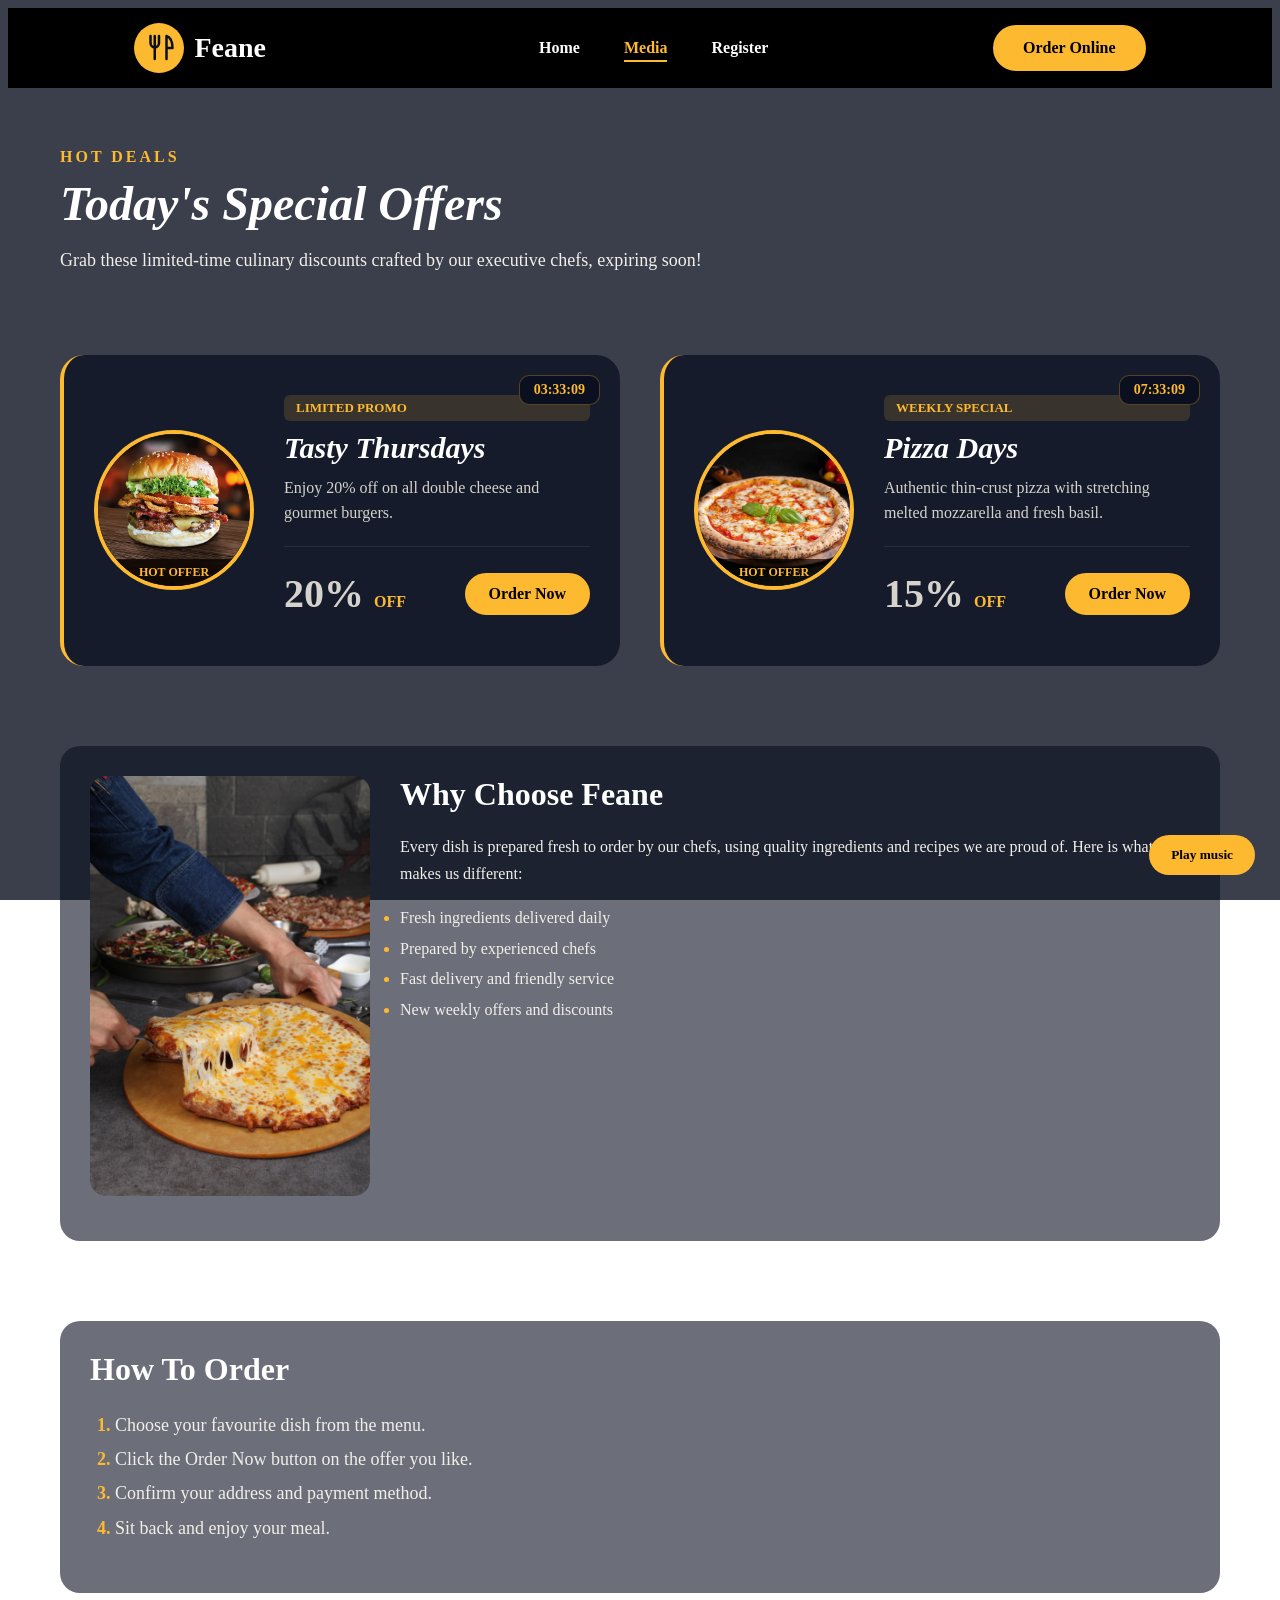
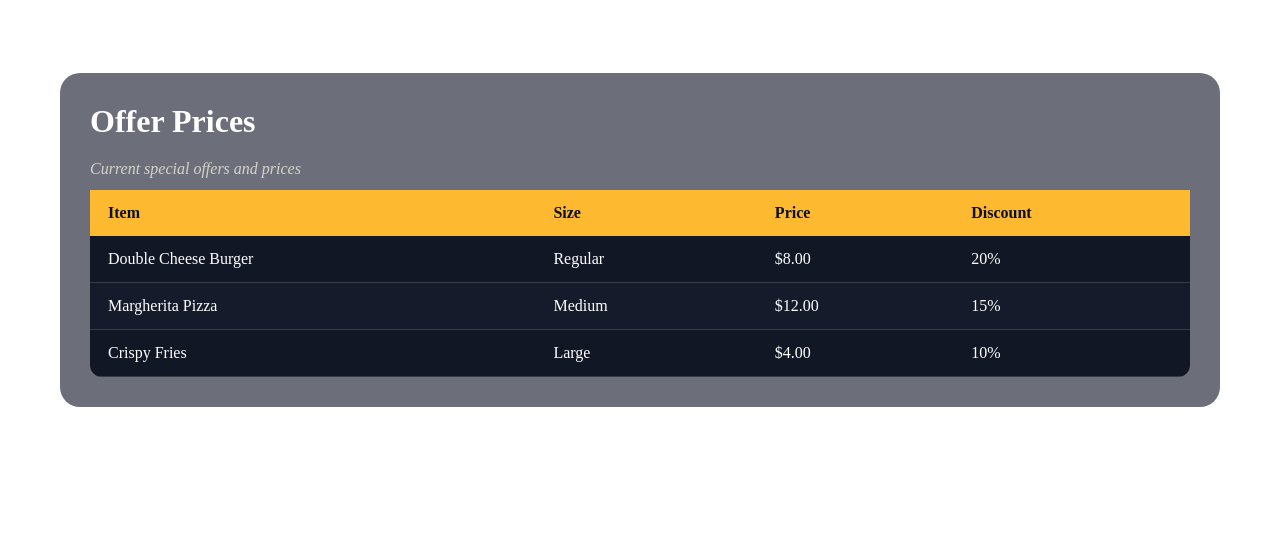
==== media.html @ 338765e5 "Media page: background video, music toggle, improved text and table readability" ====
<!DOCTYPE html>
<html lang="en">
<head>
    <meta charset="UTF-8">
    <title>Feane - Media</title>
    <meta name="viewport" content="width=device-width, initial-scale=1.0">
    <link rel="preconnect" href="https://fonts.googleapis.com">
    <link href="https://fonts.googleapis.com/css2?family=Montserrat:wght@400;600;700;800&display=swap" rel="stylesheet">

    <link rel="stylesheet" href="css/nav.css">
    <link rel="stylesheet" href="css/media.css">
</head>
<body>
    <!-- BACKGROUND VIDEO (muted so browsers allow autoplay) -->
    <video class="bg-video" autoplay muted loop playsinline>
        <source src="media/cooking.mp4" type="video/mp4">
    </video>
    <div class="bg-overlay"></div>

    <header>
        <nav>
            <div class="logo-group">
                <img src="images/logo.svg" alt="Feane logo" class="logo">
                <span class="brand">Feane</span>
            </div>

            <div class="nav-links">
                <a href="index.html">Home</a>
                <a href="media.html" class="active">Media</a>
                <a href="register.html">Register</a>
            </div>

            <a href="media.html" class="btn">Order Online</a>
        </nav>
    </header>

    <main>
        <!-- INTRO -->
        <section class="intro">
            <p class="label">Hot Deals</p>
            <h1>Today's Special Offers</h1>
            <p class="intro-text">
                Grab these limited-time culinary discounts crafted by our
                executive chefs, expiring soon!
            </p>
        </section>

        <!-- OFFER CARDS -->
        <section class="offers">
            <div class="card">
                <div class="card-photo">
                    <img src="images/offer1.jpg" alt="Double cheese burger">
                    <span class="hot">Hot Offer</span>
                </div>

                <div class="card-body">
                    <span class="timer">03:33:09</span>
                    <span class="tag">Limited Promo</span>
                    <h3>Tasty Thursdays</h3>
                    <p>Enjoy 20% off on all double cheese and gourmet burgers.</p>
                    <div class="card-bottom">
                        <p class="discount">20% <span>off</span></p>
                        <a href="#" class="btn">Order Now</a>
                    </div>
                </div>
            </div>

            <div class="card">
                <div class="card-photo">
                    <img src="images/offer2.jpg" alt="Pizza with melted cheese">
                    <span class="hot">Hot Offer</span>
                </div>

                <div class="card-body">
                    <span class="timer">07:33:09</span>
                    <span class="tag">Weekly Special</span>
                    <h3>Pizza Days</h3>
                    <p>Authentic thin-crust pizza with stretching melted mozzarella and fresh basil.</p>
                    <div class="card-bottom">
                        <p class="discount">15% <span>off</span></p>
                        <a href="#" class="btn">Order Now</a>
                    </div>
                </div>
            </div>
        </section>

        <!-- INFO BLOCK (float + unordered list) -->
        <section class="info">
            <img src="images/info.jpg" alt="Chef preparing food in our kitchen" class="info-img">
            <h2>Why Choose Feane</h2>
            <p>
                Every dish is prepared fresh to order by our chefs, using
                quality ingredients and recipes we are proud of. Here is
                what makes us different:
            </p>
            <ul>
                <li>Fresh ingredients delivered daily</li>
                <li>Prepared by experienced chefs</li>
                <li>Fast delivery and friendly service</li>
                <li>New weekly offers and discounts</li>
            </ul>
        </section>

        <!-- HOW TO ORDER (ordered list) -->
        <section class="how-to">
            <h2>How To Order</h2>
            <ol>
                <li>Choose your favourite dish from the menu.</li>
                <li>Click the Order Now button on the offer you like.</li>
                <li>Confirm your address and payment method.</li>
                <li>Sit back and enjoy your meal.</li>
            </ol>
        </section>

        <!-- PRICE TABLE -->
        <section class="prices">
            <h2>Offer Prices</h2>
            <div class="table-wrap">
                <table>
                    <caption>Current special offers and prices</caption>
                    <thead>
                        <tr>
                            <th scope="col">Item</th>
                            <th scope="col">Size</th>
                            <th scope="col">Price</th>
                            <th scope="col">Discount</th>
                        </tr>
                    </thead>
                    <tbody>
                        <tr>
                            <td>Double Cheese Burger</td>
                            <td>Regular</td>
                            <td>$8.00</td>
                            <td>20%</td>
                        </tr>
                        <tr>
                            <td>Margherita Pizza</td>
                            <td>Medium</td>
                            <td>$12.00</td>
                            <td>15%</td>
                        </tr>
                        <tr>
                            <td>Crispy Fries</td>
                            <td>Large</td>
                            <td>$4.00</td>
                            <td>10%</td>
                        </tr>
                    </tbody>
                </table>
            </div>
        </section>

        <!-- VISIBLE VIDEO WITH CONTROLS -->
        

        <!-- VISIBLE AUDIO WITH CONTROLS -->
       
    </main>

    <!-- BACKGROUND MUSIC (starts only when the visitor clicks) -->
    <button id="sound-btn" class="sound-btn">Play music</button>
    <audio id="bg-audio" loop>
        <source src="media/chef.mp3" type="audio/mpeg">
    </audio>

    <script>
        const audio = document.getElementById("bg-audio");
        const btn = document.getElementById("sound-btn");
        audio.volume = 1;

        btn.addEventListener("click", function () {
            if (audio.paused) {
                audio.play();
                btn.textContent = "Pause music";
            } else {
                audio.pause();
                btn.textContent = "Play music";
            }
        });
    </script>
</body>
</html>
---- css/nav.css ----
header {
    position: sticky;
    top: 0;
    z-index: 100;
    background-color:black;
}

nav {
    display: flex;
    align-items: center;
    justify-content: space-between;
    padding: 15px 10%;
}

nav a {
    color: white;
    text-decoration: none;
    font-weight: 600;
}

nav a:hover {
    color: #fdb92f;
}

nav a.active {
    color: #fdb92f;
    border-bottom: 2px solid #fdb92f;
    padding-bottom: 4px;
}

.logo-group {
    display: flex;
    align-items: center;
    gap: 10px;
    width: 180px;
}

.logo {
    width: 50px;
    opacity: 1;
}

.brand {
    color: white;
    font-weight: 800;
    font-size: 28px;
}

.nav-links a {
    margin: 0 20px;
}
.btn {
    display: inline-block;
    padding: 12px 28px;
    background-color: #fdb92f;
    color: black;
    border: 2px solid #fdb92f;
    border-radius: 30px;
    text-decoration: none;
    font-weight: bold;
}
---- css/media.css ----
/* ---------- BASE ---------- */
* {
    box-sizing: border-box;
}

main {
    max-width: 1200px;
    margin: 0 auto;
    padding: 60px 20px;
}

section {
    margin-bottom: 80px;
}

h2 {
    font-size: 32px;
    font-weight: 800;
    margin: 0 0 20px;
}

/* ---------- BACKGROUND VIDEO + OVERLAY ---------- */
.bg-video {
    position: fixed;
    top: 0;
    left: 0;
    width: 100%;
    height: 100%;
    object-fit: cover;
    z-index: -2;
}

.bg-overlay {
    position: fixed;
    inset: 0;
    background: rgba(11, 16, 32, 0.8);
    z-index: -1;
}

/* ---------- INTRO ---------- */
.label {
    color: #fdb92f;
    font-weight: 700;
    letter-spacing: 3px;
    text-transform: uppercase;
    margin: 0 0 10px;
}

.intro h1 {
    font-size: 48px;
    font-weight: 800;
    font-style: italic;
    margin: 0 0 15px;
}

.intro-text {
    color: #d6d3cc;
    font-size: 18px;
    line-height: 1.6;
    max-width: 700px;
    margin: 0;
}

/* ---------- OFFER CARDS ---------- */
.offers {
    display: flex;
    gap: 40px;
}

.card {
    position: relative;
    flex: 1;
    display: flex;
    align-items: center;
    gap: 30px;
    padding: 40px 30px;
    background-color: #151b2b;
    border-left: 4px solid #fdb92f;
    border-radius: 24px;
}

.card-photo {
    position: relative;
    flex-shrink: 0;
    width: 160px;
    height: 160px;
    border: 4px solid #fdb92f;
    border-radius: 50%;
    overflow: hidden;
}

.card-photo img {
    display: block;
    width: 100%;
    height: 100%;
    object-fit: cover;
}

.hot {
    position: absolute;
    left: 0;
    right: 0;
    bottom: 0;
    padding: 6px 0;
    background-color: rgba(0, 0, 0, 0.65);
    color: #fdb92f;
    font-size: 12px;
    font-weight: 800;
    text-align: center;
    text-transform: uppercase;
}

.timer {
    position: absolute;
    top: 20px;
    right: 20px;
    padding: 6px 14px;
    background-color: #0b1020;
    border: 1px solid rgba(253, 185, 47, 0.3);
    border-radius: 10px;
    color: #fdb92f;
    font-size: 14px;
    font-weight: 700;
}

.tag {
    display: inline-block;
    padding: 5px 12px;
    background-color: rgba(253, 185, 47, 0.15);
    border-radius: 6px;
    color: #fdb92f;
    font-size: 13px;
    font-weight: 700;
    text-transform: uppercase;
}

/* flex column + margin-top: auto keeps both cards' bottom rows aligned */
.card-body {
    flex: 1;
    display: flex;
    flex-direction: column;
    align-self: stretch;
}

.card-body h3 {
    font-size: 30px;
    font-style: italic;
    margin: 10px 0;
}

.card-body p {
    color: #d6d3cc;
    line-height: 1.6;
    margin: 0 0 20px;
}

.card-bottom {
    display: flex;
    justify-content: space-between;
    align-items: center;
    margin-top: auto;
    padding-top: 15px;
    border-top: 1px solid rgba(255, 255, 255, 0.08);
}

.card-bottom .discount {
    font-size: 40px;
    font-weight: 800;
    margin: 0;
}

.discount span {
    color: #fdb92f;
    font-size: 16px;
    text-transform: uppercase;
}

.card .btn {
    padding: 10px 22px;
}

/* ---------- INFO BLOCK (float + unordered list) ---------- */
.info {
    overflow: hidden;
}

.info-img {
    float: left;
    width: 280px;
    margin: 0 30px 15px 0;
    border-radius: 16px;
}

.info p {
    color: #d6d3cc;
    line-height: 1.7;
}

ul,
ol {
    color: #d6d3cc;
    line-height: 1.9;
    padding-left: 25px;
}

ul li::marker,
ol li::marker {
    color: #fdb92f;
    font-weight: 700;
}

/* ---------- ORDERED LIST ---------- */
.how-to ol {
    max-width: 700px;
    font-size: 18px;
}

/* ---------- TABLE ---------- */
.table-wrap {
    overflow-x: auto;
}

table {
    width: 100%;
    border-collapse: collapse;
     background-color: rgba(11, 16, 32, 0.92);   /* solid dark panel behind the text */
    border-radius: 12px;
    overflow: hidden;
}

caption {
    padding-bottom: 12px;
    color: #d6d3cc;
    font-style: italic;
    text-align: left;
}

th,
td {
    padding: 14px 18px;
    text-align: left;
    color: #ffffff;
}

th {
    background-color: #fdb92f;
    color: #0b1020;
    font-weight: 800;
}

td {
    border-bottom: 1px solid rgba(255, 255, 255, 0.15);
}

tbody tr:nth-child(even) {
    background-color: #151b2b;
}

tbody tr:hover {
     background-color: rgba(253, 185, 47, 0.25);;
}

/* ---------- VISIBLE VIDEO (background image section) ---------- */
.watch {
    padding: 60px 20px;
    text-align: center;
    border-radius: 24px;
    background:
        linear-gradient(rgba(11, 16, 32, 0.8), rgba(11, 16, 32, 0.8)),
        url("../images/banner.jpg") center / cover no-repeat;
}

/* .watch video, not plain video, so the background video is not affected */
.watch video {
    display: block;
    width: 100%;
    max-width: 640px;
    margin: 0 auto;
    border-radius: 16px;
}

/* ---------- VISIBLE AUDIO ---------- */
.chef {
    text-align: center;
}

.chef audio {
    width: 100%;
    max-width: 500px;
}

/* ---------- MUSIC BUTTON ---------- */
.sound-btn {
    position: fixed;
    bottom: 25px;
    right: 25px;
    z-index: 200;
    padding: 12px 22px;
    background-color: #fdb92f;
    color: black;
    border: none;
    border-radius: 30px;
    font-family: inherit;
    font-weight: bold;
    cursor: pointer;
}

/* ---------- SMALL SCREENS ---------- */
@media (max-width: 900px) {
    .offers {
        flex-direction: column;
    }

    .card {
        flex-direction: column;
        text-align: center;
    }

    .info-img {
        float: none;
        display: block;
        width: 100%;
        margin: 0 0 20px;
    }
}


h1,
h2,
h3 {
    color: #ffffff;
}

.intro-text,
.info p,
ul,
ol {
    color: #f1efe9;
}

.info,
.how-to,
.prices {
    background-color: rgba(11, 16, 32, 0.6);
    padding: 30px;
    border-radius: 20px;
}
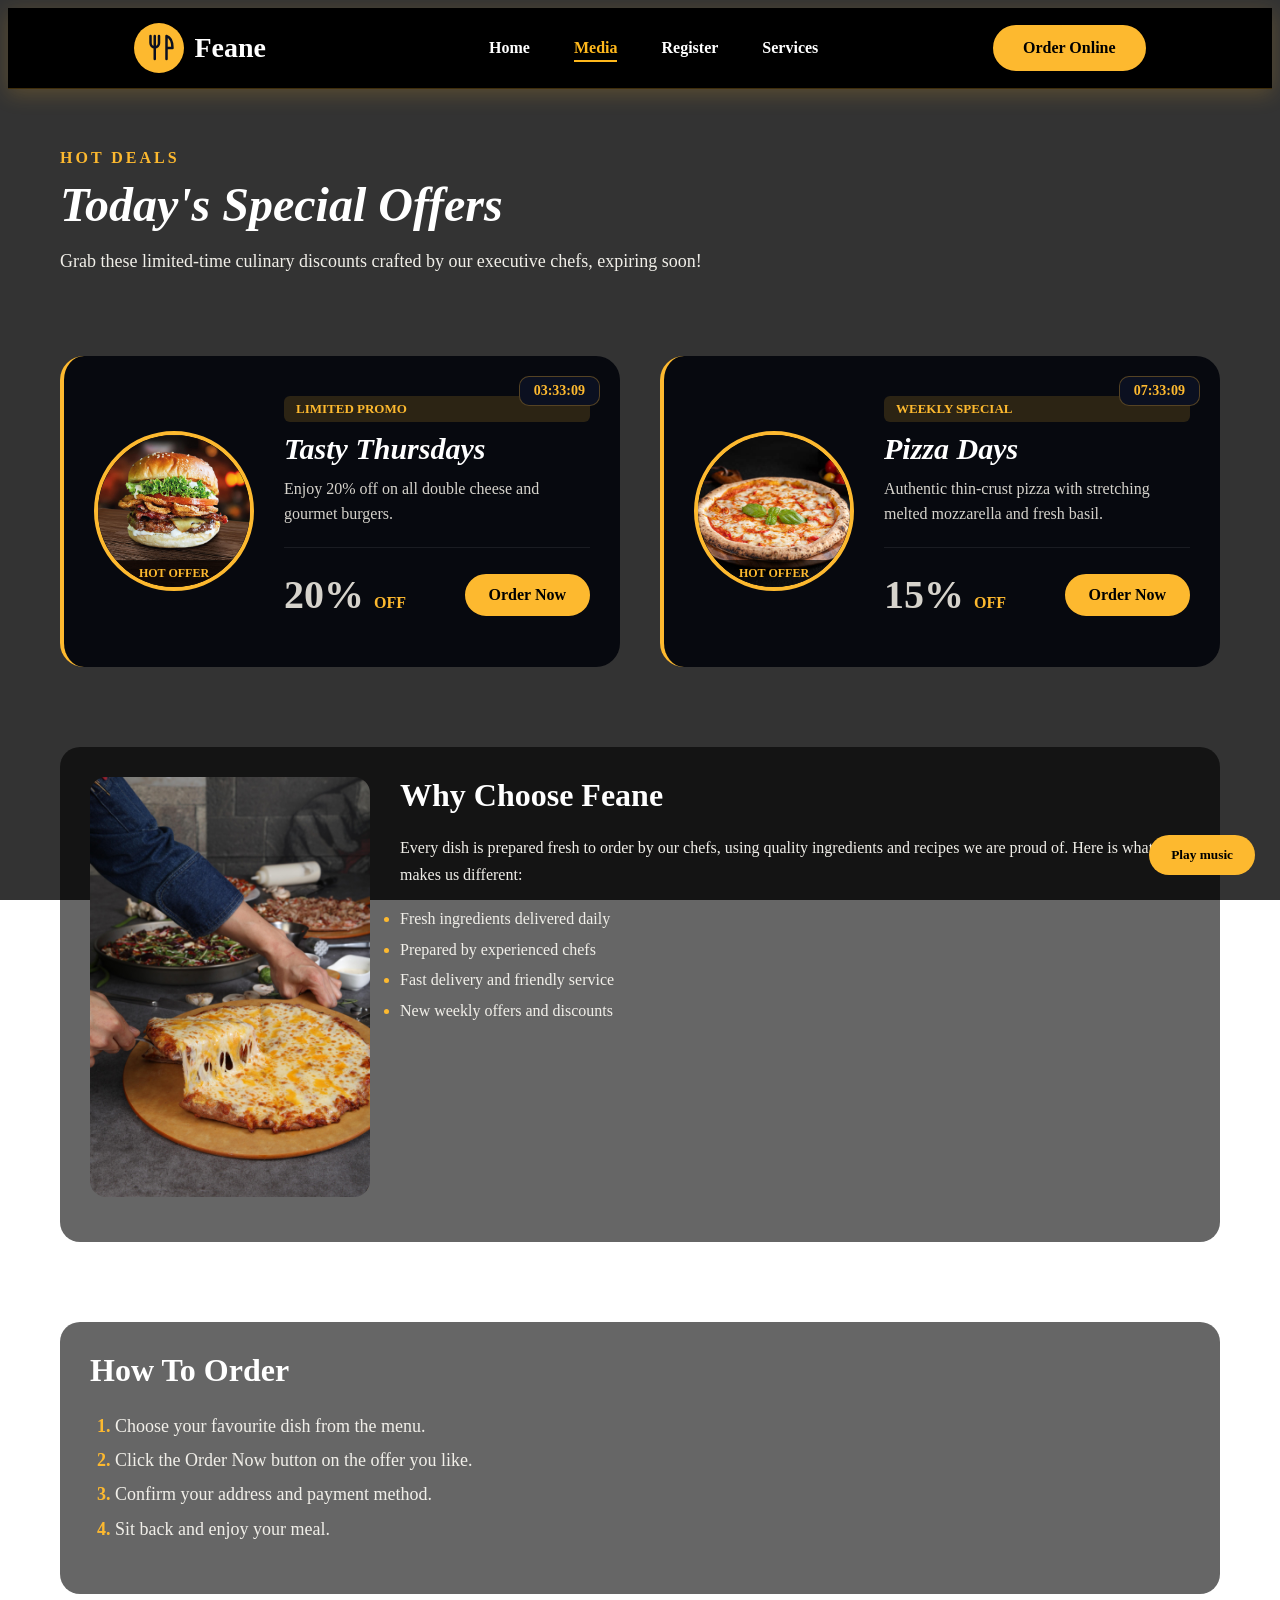
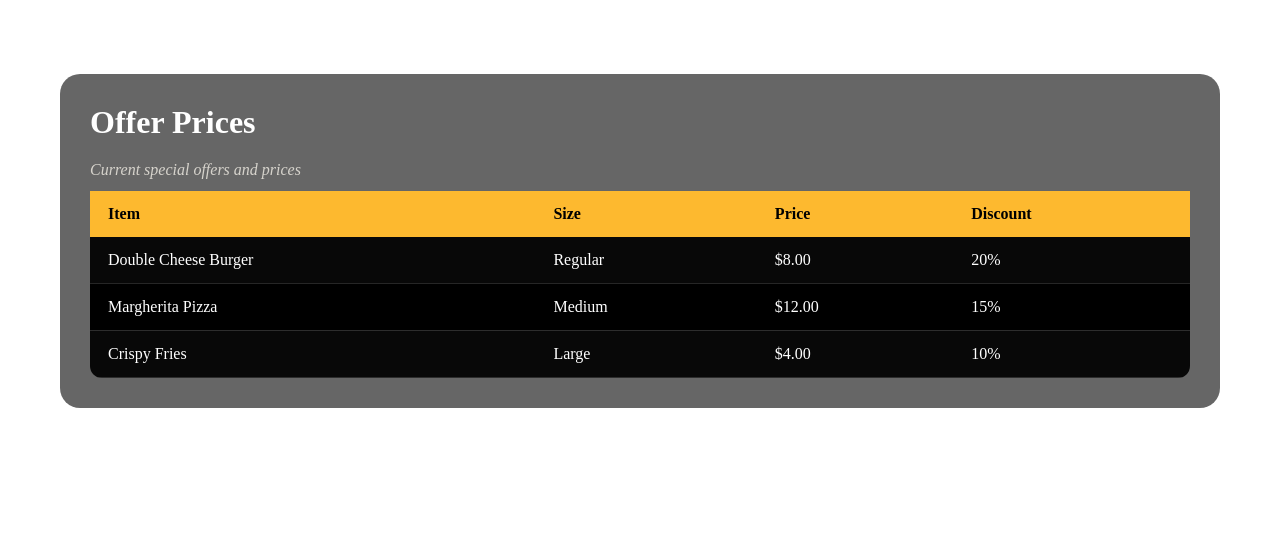
==== commit 05857f53: "Add footer stylesheet and contact page" ====
--- a/media.html
+++ b/media.html
@@ -28,6 +28,7 @@
                 <a href="index.html">Home</a>
                 <a href="media.html" class="active">Media</a>
                 <a href="register.html">Register</a>
+                <a href="services.html">Services</a>
             </div>
 
             <a href="media.html" class="btn">Order Online</a>
--- a/css/nav.css
+++ b/css/nav.css
@@ -58,4 +58,19 @@
     border-radius: 30px;
     text-decoration: none;
     font-weight: bold;
+}
+.nav-links a.active {
+    color: #ffb81c;
+    border-bottom: 2px solid #ffb81c;
+}/* ---------- HEADER GOLDEN GLOW ---------- */
+
+header {
+    position: sticky;
+    top: 0;
+    z-index: 100;
+    background-color: #000000;
+
+    border-bottom: 1px solid rgba(253, 185, 47, 0.25);
+
+    box-shadow: 0 5px 20px rgba(253, 185, 47, 0.2);
 }
--- a/css/media.css
+++ b/css/media.css
@@ -33,7 +33,7 @@
 .bg-overlay {
     position: fixed;
     inset: 0;
-    background: rgba(11, 16, 32, 0.8);
+    background: rgba(0, 0, 0, 0.8);
     z-index: -1;
 }
 
@@ -74,7 +74,7 @@
     align-items: center;
     gap: 30px;
     padding: 40px 30px;
-    background-color: #151b2b;
+    background-color: #07090f;
     border-left: 4px solid #fdb92f;
     border-radius: 24px;
 }
@@ -223,7 +223,7 @@
 table {
     width: 100%;
     border-collapse: collapse;
-     background-color: rgba(11, 16, 32, 0.92);   /* solid dark panel behind the text */
+     background-color: rgba(0, 0, 0, 0.92);   /* solid dark panel behind the text */
     border-radius: 12px;
     overflow: hidden;
 }
@@ -244,7 +244,7 @@
 
 th {
     background-color: #fdb92f;
-    color: #0b1020;
+    color: #000000;
     font-weight: 800;
 }
 
@@ -253,7 +253,7 @@
 }
 
 tbody tr:nth-child(even) {
-    background-color: #151b2b;
+    background-color: #000000;
 }
 
 tbody tr:hover {
@@ -266,7 +266,7 @@
     text-align: center;
     border-radius: 24px;
     background:
-        linear-gradient(rgba(11, 16, 32, 0.8), rgba(11, 16, 32, 0.8)),
+        linear-gradient(rgba(5, 6, 13, 0.8), rgba(11, 16, 32, 0.8)),
         url("../images/banner.jpg") center / cover no-repeat;
 }
 
@@ -341,7 +341,7 @@
 .info,
 .how-to,
 .prices {
-    background-color: rgba(11, 16, 32, 0.6);
+    background-color: rgba(0, 0, 0, 0.6);
     padding: 30px;
     border-radius: 20px;
 }
